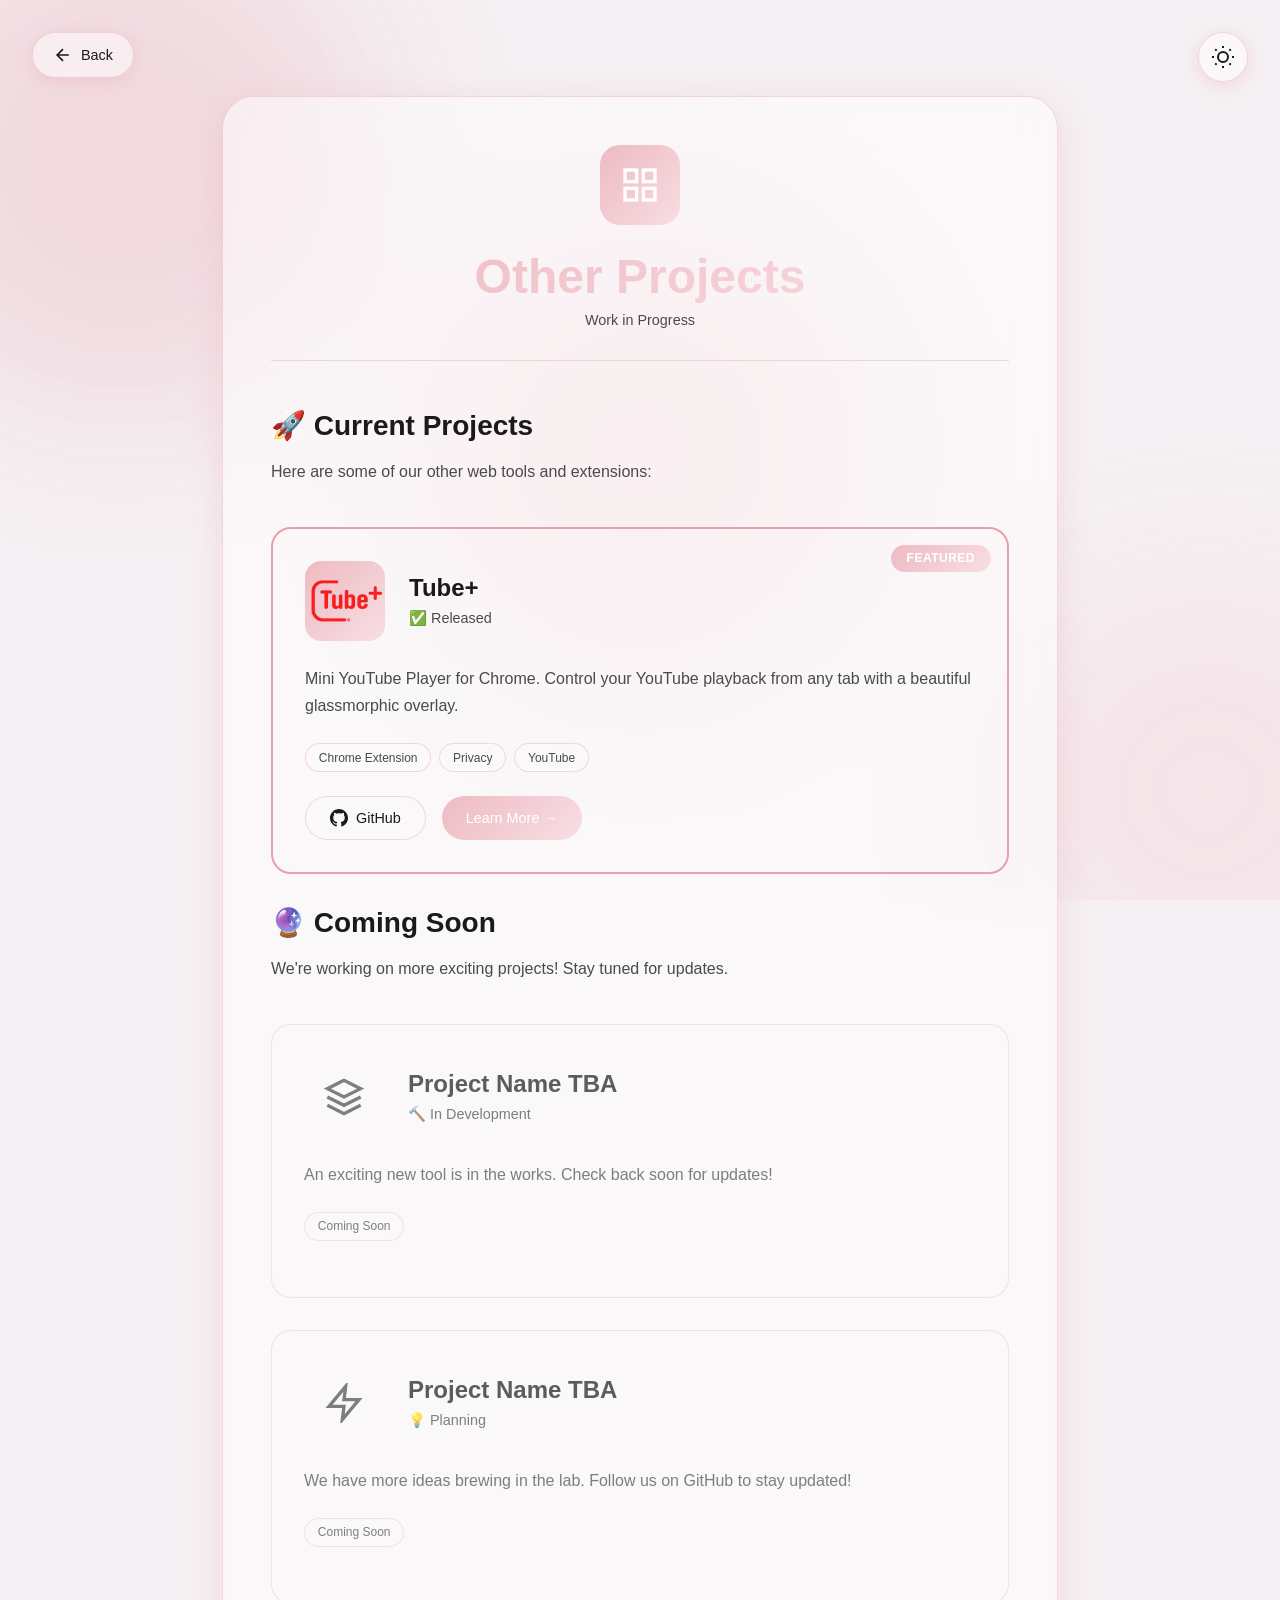
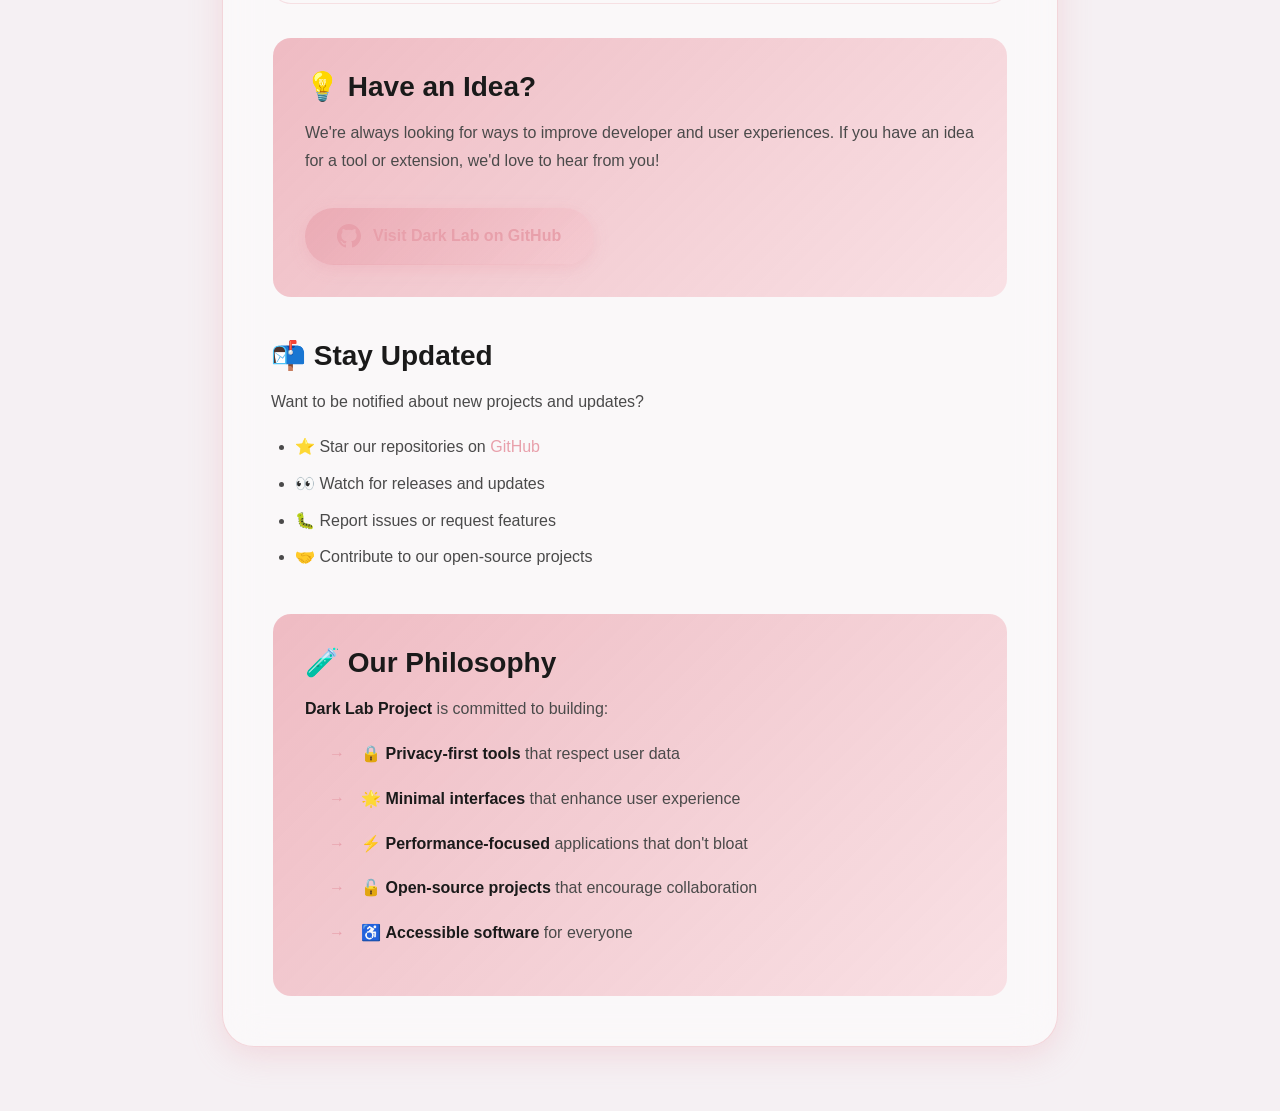
==== projects.html @ dc865802 "Add files via upload" ====
<!DOCTYPE html>
<html lang="en">
<head>
    <meta charset="UTF-8">
    <meta name="viewport" content="width=device-width, initial-scale=1.0">
    <title>Other Projects | Dark Lab Project</title>
    <meta name="description" content="Explore more projects from Dark Lab">
    <link rel="stylesheet" href="styles.css">
    <link rel="stylesheet" href="page-styles.css">
    <link rel="icon" type="image/png" href="icon128.png">
</head>
<body>
    <!-- Dark Mode Toggle -->
    <button class="theme-toggle" id="themeToggle" aria-label="Toggle dark mode">
        <svg class="sun-icon" viewBox="0 0 24 24" fill="none" stroke="currentColor" stroke-width="2">
            <circle cx="12" cy="12" r="5"/>
            <line x1="12" y1="1" x2="12" y2="3"/>
            <line x1="12" y1="21" x2="12" y2="23"/>
            <line x1="4.22" y1="4.22" x2="5.64" y2="5.64"/>
            <line x1="18.36" y1="18.36" x2="19.78" y2="19.78"/>
            <line x1="1" y1="12" x2="3" y2="12"/>
            <line x1="21" y1="12" x2="23" y2="12"/>
            <line x1="4.22" y1="19.78" x2="5.64" y2="18.36"/>
            <line x1="18.36" y1="5.64" x2="19.78" y2="4.22"/>
        </svg>
        <svg class="moon-icon" viewBox="0 0 24 24" fill="none" stroke="currentColor" stroke-width="2">
            <path d="M21 12.79A9 9 0 1 1 11.21 3 7 7 0 0 0 21 12.79z"/>
        </svg>
    </button>

    <!-- Back Button -->
    <a href="index.html" class="back-button">
        <svg viewBox="0 0 24 24" fill="none" stroke="currentColor" stroke-width="2">
            <path d="M19 12H5M12 19l-7-7 7-7"/>
        </svg>
        Back
    </a>

    <!-- Animated Background -->
    <div class="background-blur">
        <div class="blob blob-1"></div>
        <div class="blob blob-2"></div>
        <div class="blob blob-3"></div>
    </div>

    <!-- Main Container -->
    <div class="container page-container">
        <article class="content-card">
            <header class="page-header">
                <div class="icon-badge">
                    <svg viewBox="0 0 24 24" fill="none" stroke="currentColor" stroke-width="2">
                        <rect x="3" y="3" width="7" height="7"/>
                        <rect x="14" y="3" width="7" height="7"/>
                        <rect x="14" y="14" width="7" height="7"/>
                        <rect x="3" y="14" width="7" height="7"/>
                    </svg>
                </div>
                <h1>Other Projects</h1>
                <p class="last-updated">Work in Progress</p>
            </header>

            <div class="content-section">
                <h2>🚀 Current Projects</h2>
                <p>Here are some of our other web tools and extensions:</p>
            </div>

            <!-- Tube+ Card (Featured) -->
            <div class="project-card featured">
                <div class="project-badge">Featured</div>
                <div class="project-header">
                    <div class="project-icon">
                        <img src="icon128.png" alt="Tube+ Logo">
                    </div>
                    <div class="project-info">
                        <h3>Tube+</h3>
                        <p class="project-status">✅ Released</p>
                    </div>
                </div>
                <p class="project-description">
                    Mini YouTube Player for Chrome. Control your YouTube playback from any tab with a beautiful glassmorphic overlay.
                </p>
                <div class="project-tags">
                    <span class="tag">Chrome Extension</span>
                    <span class="tag">Privacy</span>
                    <span class="tag">YouTube</span>
                </div>
                <div class="project-links">
                    <a href="https://github.com/darklabproject24/TubePlus" target="_blank" class="project-link">
                        <svg viewBox="0 0 24 24" fill="currentColor">
                            <path d="M12 0c-6.626 0-12 5.373-12 12 0 5.302 3.438 9.8 8.207 11.387.599.111.793-.261.793-.577v-2.234c-3.338.726-4.033-1.416-4.033-1.416-.546-1.387-1.333-1.756-1.333-1.756-1.089-.745.083-.729.083-.729 1.205.084 1.839 1.237 1.839 1.237 1.07 1.834 2.807 1.304 3.492.997.107-.775.418-1.305.762-1.604-2.665-.305-5.467-1.334-5.467-5.931 0-1.311.469-2.381 1.236-3.221-.124-.303-.535-1.524.117-3.176 0 0 1.008-.322 3.301 1.23.957-.266 1.983-.399 3.003-.404 1.02.005 2.047.138 3.006.404 2.291-1.552 3.297-1.23 3.297-1.23.653 1.653.242 2.874.118 3.176.77.84 1.235 1.911 1.235 3.221 0 4.609-2.807 5.624-5.479 5.921.43.372.823 1.102.823 2.222v3.293c0 .319.192.694.801.576 4.765-1.589 8.199-6.086 8.199-11.386 0-6.627-5.373-12-12-12z"/>
                        </svg>
                        GitHub
                    </a>
                    <a href="index.html" class="project-link primary">
                        Learn More →
                    </a>
                </div>
            </div>

            <!-- Coming Soon Section -->
            <div class="content-section">
                <h2>🔮 Coming Soon</h2>
                <p>We're working on more exciting projects! Stay tuned for updates.</p>
            </div>

            <!-- Placeholder Project Cards -->
            <div class="project-card coming-soon">
                <div class="project-header">
                    <div class="project-icon placeholder">
                        <svg viewBox="0 0 24 24" fill="none" stroke="currentColor" stroke-width="2">
                            <path d="M12 2L2 7l10 5 10-5-10-5zM2 17l10 5 10-5M2 12l10 5 10-5"/>
                        </svg>
                    </div>
                    <div class="project-info">
                        <h3>Project Name TBA</h3>
                        <p class="project-status">🔨 In Development</p>
                    </div>
                </div>
                <p class="project-description">
                    An exciting new tool is in the works. Check back soon for updates!
                </p>
                <div class="project-tags">
                    <span class="tag">Coming Soon</span>
                </div>
            </div>

            <div class="project-card coming-soon">
                <div class="project-header">
                    <div class="project-icon placeholder">
                        <svg viewBox="0 0 24 24" fill="none" stroke="currentColor" stroke-width="2">
                            <path d="M13 2L3 14h9l-1 8 10-12h-9l1-8z"/>
                        </svg>
                    </div>
                    <div class="project-info">
                        <h3>Project Name TBA</h3>
                        <p class="project-status">💡 Planning</p>
                    </div>
                </div>
                <p class="project-description">
                    We have more ideas brewing in the lab. Follow us on GitHub to stay updated!
                </p>
                <div class="project-tags">
                    <span class="tag">Coming Soon</span>
                </div>
            </div>

            <!-- Call to Action -->
            <div class="content-section highlight-section">
                <h2>💡 Have an Idea?</h2>
                <p>We're always looking for ways to improve developer and user experiences. If you have an idea for a tool or extension, we'd love to hear from you!</p>
                <a href="https://github.com/darklabproject24" target="_blank" class="cta-button">
                    <svg viewBox="0 0 24 24" fill="currentColor">
                        <path d="M12 0c-6.626 0-12 5.373-12 12 0 5.302 3.438 9.8 8.207 11.387.599.111.793-.261.793-.577v-2.234c-3.338.726-4.033-1.416-4.033-1.416-.546-1.387-1.333-1.756-1.333-1.756-1.089-.745.083-.729.083-.729 1.205.084 1.839 1.237 1.839 1.237 1.07 1.834 2.807 1.304 3.492.997.107-.775.418-1.305.762-1.604-2.665-.305-5.467-1.334-5.467-5.931 0-1.311.469-2.381 1.236-3.221-.124-.303-.535-1.524.117-3.176 0 0 1.008-.322 3.301 1.23.957-.266 1.983-.399 3.003-.404 1.02.005 2.047.138 3.006.404 2.291-1.552 3.297-1.23 3.297-1.23.653 1.653.242 2.874.118 3.176.77.84 1.235 1.911 1.235 3.221 0 4.609-2.807 5.624-5.479 5.921.43.372.823 1.102.823 2.222v3.293c0 .319.192.694.801.576 4.765-1.589 8.199-6.086 8.199-11.386 0-6.627-5.373-12-12-12z"/>
                    </svg>
                    Visit Dark Lab on GitHub
                </a>
            </div>

            <!-- Newsletter / Updates (Optional) -->
            <div class="content-section">
                <h2>📬 Stay Updated</h2>
                <p>Want to be notified about new projects and updates?</p>
                <ul>
                    <li>⭐ Star our repositories on <a href="https://github.com/darklabproject24" target="_blank">GitHub</a></li>
                    <li>👀 Watch for releases and updates</li>
                    <li>🐛 Report issues or request features</li>
                    <li>🤝 Contribute to our open-source projects</li>
                </ul>
            </div>

            <!-- Philosophy -->
            <div class="content-section highlight-section">
                <h2>🧪 Our Philosophy</h2>
                <p><strong>Dark Lab Project</strong> is committed to building:</p>
                <ul class="philosophy-list">
                    <li>🔒 <strong>Privacy-first tools</strong> that respect user data</li>
                    <li>🌟 <strong>Minimal interfaces</strong> that enhance user experience</li>
                    <li>⚡ <strong>Performance-focused</strong> applications that don't bloat</li>
                    <li>🔓 <strong>Open-source projects</strong> that encourage collaboration</li>
                    <li>♿ <strong>Accessible software</strong> for everyone</li>
                </ul>
            </div>
        </article>
    </div>

    <script src="script.js"></script>
</body>
</html>
---- styles.css ----
/* ===========================
   CSS Variables & Root Styles
   =========================== */
:root {
    /* Light Mode Colors - Darker Palette */
    --bg-primary: #f5f0f3;
    --bg-secondary: rgba(245, 240, 243, 0.8);
    --text-primary: #1a1a1a;
    --text-secondary: #4a4a4a;
    --accent-primary: #e8a0ab;
    --accent-secondary: #f5c5cd;
    --accent-gradient: linear-gradient(135deg, rgba(232, 160, 171, 0.7), rgba(245, 197, 205, 0.5));
    --card-bg: rgba(255, 255, 255, 0.5);
    --card-border: rgba(232, 160, 171, 0.4);
    --shadow-color: rgba(232, 160, 171, 0.3);
    --blob-1: rgba(232, 160, 171, 0.35);
    --blob-2: rgba(245, 197, 205, 0.35);
    --blob-3: rgba(240, 180, 190, 0.35);
}

[data-theme="dark"] {
    /* Dark Mode Colors */
    --bg-primary: #0f0f1e;
    --bg-secondary: rgba(20, 20, 35, 0.8);
    --text-primary: #e8e8e8;
    --text-secondary: #a0a0a0;
    --accent-primary: #ff6b9d;
    --accent-secondary: #c084fc;
    --accent-gradient: linear-gradient(135deg, rgba(255, 107, 157, 0.4), rgba(192, 132, 252, 0.3));
    --card-bg: rgba(30, 30, 50, 0.5);
    --card-border: rgba(255, 107, 157, 0.4);
    --shadow-color: rgba(255, 107, 157, 0.3);
    --blob-1: rgba(255, 107, 157, 0.2);
    --blob-2: rgba(192, 132, 252, 0.2);
    --blob-3: rgba(139, 92, 246, 0.2);
}

/* ===========================
   Base Styles
   =========================== */
* {
    margin: 0;
    padding: 0;
    box-sizing: border-box;
}

body {
    font-family: -apple-system, BlinkMacSystemFont, "Segoe UI", Roboto, "Helvetica Neue", Arial, sans-serif;
    background: var(--bg-primary);
    color: var(--text-primary);
    min-height: 100vh;
    overflow-x: hidden;
    transition: background 0.5s ease, color 0.5s ease;
}

/* ===========================
   Theme Toggle Button
   =========================== */
.theme-toggle {
    position: fixed;
    top: 2rem;
    right: 2rem;
    z-index: 1000;
    width: 50px;
    height: 50px;
    border: none;
    border-radius: 50%;
    background: var(--card-bg);
    backdrop-filter: blur(20px);
    border: 1px solid var(--card-border);
    cursor: pointer;
    display: flex;
    align-items: center;
    justify-content: center;
    transition: all 0.3s cubic-bezier(0.4, 0, 0.2, 1);
    box-shadow: 0 4px 16px var(--shadow-color);
}

.theme-toggle:hover {
    transform: scale(1.1) rotate(15deg);
    box-shadow: 0 8px 24px var(--shadow-color);
}

.theme-toggle svg {
    width: 24px;
    height: 24px;
    color: var(--text-primary);
    transition: all 0.3s ease;
}

.theme-toggle .moon-icon {
    display: none;
}

[data-theme="dark"] .theme-toggle .sun-icon {
    display: none;
}

[data-theme="dark"] .theme-toggle .moon-icon {
    display: block;
}

/* ===========================
   Animated Background Blobs
   =========================== */
.background-blur {
    position: fixed;
    top: 0;
    left: 0;
    width: 100%;
    height: 100%;
    z-index: -1;
    overflow: hidden;
}

.blob {
    position: absolute;
    border-radius: 50%;
    filter: blur(80px);
    animation: float 20s ease-in-out infinite;
    opacity: 0.8;
}

.blob-1 {
    width: 500px;
    height: 500px;
    background: var(--blob-1);
    top: -10%;
    left: -10%;
    animation-delay: 0s;
}

.blob-2 {
    width: 400px;
    height: 400px;
    background: var(--blob-2);
    bottom: -10%;
    right: -10%;
    animation-delay: 7s;
}

.blob-3 {
    width: 450px;
    height: 450px;
    background: var(--blob-3);
    top: 50%;
    left: 50%;
    transform: translate(-50%, -50%);
    animation-delay: 14s;
}

@keyframes float {
    0%, 100% {
        transform: translate(0, 0) scale(1);
    }
    33% {
        transform: translate(50px, -50px) scale(1.1);
    }
    66% {
        transform: translate(-50px, 50px) scale(0.9);
    }
}

/* ===========================
   Corner Logo
   =========================== */
.corner-logo {
    position: fixed;
    top: 2rem;
    left: 2rem;
    z-index: 999;
    width: 60px;
    height: 60px;
    animation: fadeIn 1s ease-out;
}

.corner-logo img {
    width: 100%;
    height: 100%;
    object-fit: contain;
    filter: drop-shadow(0 4px 12px var(--shadow-color));
    transition: transform 0.3s ease;
}

.corner-logo:hover img {
    transform: scale(1.1) rotate(5deg);
}

/* ===========================
   Header / Banner
   =========================== */
.header {
    text-align: center;
    margin-bottom: 2.5rem;
    animation: fadeInDown 1s ease-out;
}

@keyframes fadeInDown {
    from {
        opacity: 0;
        transform: translateY(-30px);
    }
    to {
        opacity: 1;
        transform: translateY(0);
    }
}

.title-card {
    background: var(--card-bg);
    backdrop-filter: blur(20px);
    border: 1px solid var(--card-border);
    border-radius: 24px;
    padding: 2.5rem 2rem;
    box-shadow: 0 8px 32px var(--shadow-color);
    max-width: 700px;
    margin: 0 auto;
    animation: floatCard 6s ease-in-out infinite;
}

@keyframes floatCard {
    0%, 100% {
        transform: translateY(0);
    }
    50% {
        transform: translateY(-10px);
    }
}

.title {
    font-family: 'Alumni Sans', sans-serif;
    font-size: clamp(3rem, 10vw, 6rem);
    font-weight: 800;
    margin-bottom: 0;
    line-height: 1.1;
    letter-spacing: 0.05em;
    background: var(--accent-gradient);
    -webkit-background-clip: text;
    background-clip: text;
    -webkit-text-fill-color: transparent;
    animation: gradientShift 3s ease infinite;
}

.title-tagline {
    display: none;
}

@keyframes gradientShift {
    0%, 100% {
        filter: hue-rotate(0deg);
    }
    50% {
        filter: hue-rotate(20deg);
    }
}

/* ===========================
   Product Presentation / Demo
   =========================== */
.product-presentation {
    text-align: center;
    margin-bottom: 3rem;
    animation: fadeInUp 0.8s ease-out 0.3s backwards;
}

.presentation-title {
    font-size: clamp(1.8rem, 4vw, 2.5rem);
    font-weight: 700;
    color: var(--text-primary);
    margin-bottom: 2rem;
}

.presentation-subtitle {
    display: none;
}

.demo-player {
    background: rgba(32, 32, 32, 0.95);
    backdrop-filter: blur(20px);
    border-radius: 50px;
    padding: 12px 20px;
    display: inline-flex;
    align-items: center;
    justify-content: center;
    gap: 16px;
    box-shadow: 0 8px 32px rgba(0, 0, 0, 0.5);
    border: 1px solid rgba(255, 255, 255, 0.1);
    margin-bottom: 0;
    transition: all 0.4s ease;
}

.demo-player:hover {
    box-shadow: 0 12px 48px var(--shadow-color);
    transform: translateY(-5px);
}

.demo-btn {
    width: 40px;
    height: 40px;
    min-width: 40px;
    min-height: 40px;
    border-radius: 50%;
    border: none;
    background: rgba(255, 255, 255, 0.12);
    color: rgba(255, 255, 255, 0.9);
    cursor: pointer;
    display: flex;
    align-items: center;
    justify-content: center;
    transition: all 0.25s cubic-bezier(0.4, 0, 0.2, 1);
    flex-shrink: 0;
    padding: 0;
    margin: 0;
    position: relative;
}

.demo-btn:hover {
    background: rgba(255, 182, 193, 0.3);
    transform: scale(1.1);
    box-shadow: 0 4px 12px rgba(255, 182, 193, 0.2);
}

.demo-btn:active {
    transform: scale(0.95);
    animation: pulse 0.4s ease;
}

@keyframes pulse {
    0%, 100% {
        box-shadow: 0 0 0 0 rgba(255, 182, 193, 0.7);
    }
    50% {
        box-shadow: 0 0 0 20px rgba(255, 182, 193, 0);
    }
}

.demo-btn svg {
    width: 20px;
    height: 20px;
    display: block;
    position: absolute;
    top: 50%;
    left: 50%;
    transform: translate(-50%, -50%);
    pointer-events: none;
}

.demo-play {
    width: 48px;
    height: 48px;
    min-width: 48px;
    min-height: 48px;
    background: linear-gradient(135deg, rgba(255, 182, 193, 0.4), rgba(255, 218, 224, 0.3));
}

.demo-play:hover {
    background: linear-gradient(135deg, rgba(255, 182, 193, 0.5), rgba(255, 218, 224, 0.4));
    transform: scale(1.12);
    box-shadow: 0 6px 16px rgba(255, 182, 193, 0.3);
}

.demo-play svg {
    width: 22px;
    height: 22px;
}

.demo-play .pause-icon {
    display: none;
}

.demo-play.playing .play-icon {
    display: none;
}

.demo-play.playing .pause-icon {
    display: block;
}

.demo-history {
    width: 35px;
    height: 35px;
    min-width: 35px;
    min-height: 35px;
    background: rgba(100, 150, 255, 0.2);
}

.demo-history:hover {
    background: rgba(100, 150, 255, 0.3);
}

.demo-history svg {
    width: 18px;
    height: 18px;
}

.demo-hint {
    display: none;
}

/* ===========================
   Container & Layout
   =========================== */
.container {
    max-width: 1200px;
    margin: 0 auto;
    padding: 8rem 2rem 4rem;
    position: relative;
    z-index: 1;
}

/* Remove old header styles */
.logo-container,
.logo,
.subtitle-container,
.subtitle,
.tagline {
    display: none;
}

/* ===========================
   Cards Grid
   =========================== */
.cards-grid {
    display: grid;
    grid-template-columns: repeat(auto-fit, minmax(300px, 1fr));
    gap: 2rem;
    margin-bottom: 4rem;
}

.card {
    background: var(--card-bg);
    backdrop-filter: blur(20px);
    border: 1px solid var(--card-border);
    border-radius: 24px;
    padding: 2.5rem;
    text-decoration: none;
    color: var(--text-primary);
    transition: all 0.4s cubic-bezier(0.4, 0, 0.2, 1);
    position: relative;
    overflow: hidden;
    box-shadow: 0 8px 32px var(--shadow-color);
    animation: fadeInUp 0.8s ease-out backwards;
}

.card:nth-child(1) {
    animation-delay: 0.2s;
}

.card:nth-child(2) {
    animation-delay: 0.4s;
}

.card:nth-child(3) {
    animation-delay: 0.6s;
}

@keyframes fadeInUp {
    from {
        opacity: 0;
        transform: translateY(30px);
    }
    to {
        opacity: 1;
        transform: translateY(0);
    }
}

.card::before {
    content: '';
    position: absolute;
    top: 0;
    left: 0;
    width: 100%;
    height: 100%;
    background: var(--accent-gradient);
    opacity: 0;
    transition: opacity 0.4s ease;
    z-index: -1;
}

.card:hover {
    transform: translateY(-12px) scale(1.02);
    box-shadow: 0 16px 48px var(--shadow-color);
    border-color: var(--accent-primary);
}

.card:hover::before {
    opacity: 0.15;
}

.card-icon {
    width: 60px;
    height: 60px;
    margin-bottom: 1.5rem;
    display: flex;
    align-items: center;
    justify-content: center;
    background: var(--accent-gradient);
    border-radius: 16px;
    transition: all 0.4s ease;
}

.card:hover .card-icon {
    transform: scale(1.1) rotate(5deg);
}

.card-icon svg {
    width: 32px;
    height: 32px;
    color: white;
}

.card-title {
    font-size: 1.5rem;
    font-weight: 700;
    margin-bottom: 1rem;
    color: var(--text-primary);
}

.card-description {
    font-size: 1rem;
    line-height: 1.6;
    color: var(--text-secondary);
    margin-bottom: 1.5rem;
}

.card-arrow {
    font-size: 2rem;
    color: var(--accent-primary);
    transition: transform 0.3s ease;
    display: inline-block;
}

.card:hover .card-arrow {
    transform: translateX(8px);
}

/* ===========================
   Footer
   =========================== */
.footer {
    text-align: center;
    padding: 3rem 0 2rem;
    border-top: 1px solid var(--card-border);
    animation: fadeIn 1s ease-out 0.8s backwards;
}

.footer p {
    color: var(--text-secondary);
    font-size: 0.9rem;
    margin-bottom: 1rem;
}

.footer-links {
    display: flex;
    justify-content: center;
    gap: 2rem;
}

.footer-links a {
    display: flex;
    align-items: center;
    gap: 0.5rem;
    color: var(--text-secondary);
    text-decoration: none;
    font-size: 0.9rem;
    transition: all 0.3s ease;
}

.footer-links a:hover {
    color: var(--accent-primary);
    transform: translateY(-2px);
}

.footer-links svg {
    width: 20px;
    height: 20px;
}

/* ===========================
   Responsive Design
   =========================== */
@media (max-width: 768px) {
    .corner-logo {
        top: 1rem;
        left: 1rem;
        width: 50px;
        height: 50px;
    }

    .container {
        padding: 6rem 1rem 2rem;
    }

    .header {
        margin-bottom: 2rem;
    }

    .title-card {
        padding: 2rem 1.5rem;
    }

    .product-presentation {
        margin-bottom: 2.5rem;
    }

    .demo-player {
        padding: 10px 16px;
        gap: 12px;
    }

    .demo-btn {
        width: 36px;
        height: 36px;
        min-width: 36px;
        min-height: 36px;
    }

    .demo-play {
        width: 42px;
        height: 42px;
        min-width: 42px;
        min-height: 42px;
    }

    .demo-history {
        width: 32px;
        height: 32px;
        min-width: 32px;
        min-height: 32px;
    }

    .demo-history svg {
        width: 16px;
        height: 16px;
    }

    .cards-grid {
        grid-template-columns: 1fr;
        gap: 1.5rem;
    }

    .card {
        padding: 2rem;
    }

    .theme-toggle {
        top: 1rem;
        right: 1rem;
        width: 45px;
        height: 45px;
    }

    .blob {
        filter: blur(60px);
    }

    .blob-1 {
        width: 300px;
        height: 300px;
    }

    .blob-2 {
        width: 250px;
        height: 250px;
    }

    .blob-3 {
        width: 280px;
        height: 280px;
    }
}

/* ===========================
   Accessibility
   =========================== */
@media (prefers-reduced-motion: reduce) {
    *,
    *::before,
    *::after {
        animation-duration: 0.01ms !important;
        animation-iteration-count: 1 !important;
        transition-duration: 0.01ms !important;
    }
}

/* Focus styles for accessibility */
button:focus-visible,
a:focus-visible {
    outline: 3px solid var(--accent-primary);
    outline-offset: 4px;
}
---- page-styles.css ----
/* ===========================
   Page-Specific Styles
   =========================== */

/* Back Button */
.back-button {
    position: fixed;
    top: 2rem;
    left: 2rem;
    z-index: 1000;
    display: flex;
    align-items: center;
    gap: 0.5rem;
    padding: 0.75rem 1.25rem;
    background: var(--card-bg);
    backdrop-filter: blur(20px);
    border: 1px solid var(--card-border);
    border-radius: 50px;
    color: var(--text-primary);
    text-decoration: none;
    font-weight: 500;
    font-size: 0.9rem;
    transition: all 0.3s cubic-bezier(0.4, 0, 0.2, 1);
    box-shadow: 0 4px 16px var(--shadow-color);
}

.back-button:hover {
    transform: translateX(-5px);
    box-shadow: 0 8px 24px var(--shadow-color);
    border-color: var(--accent-primary);
}

.back-button svg {
    width: 20px;
    height: 20px;
}

/* Page Container */
.page-container {
    padding-top: 6rem;
    max-width: 900px;
}

/* Content Card */
.content-card {
    background: var(--card-bg);
    backdrop-filter: blur(20px);
    border: 1px solid var(--card-border);
    border-radius: 32px;
    padding: 3rem;
    box-shadow: 0 8px 32px var(--shadow-color);
    animation: fadeInUp 0.8s ease-out;
}

/* Page Header */
.page-header {
    text-align: center;
    margin-bottom: 3rem;
    padding-bottom: 2rem;
    border-bottom: 1px solid var(--card-border);
}

.icon-badge {
    width: 80px;
    height: 80px;
    margin: 0 auto 1.5rem;
    display: flex;
    align-items: center;
    justify-content: center;
    background: var(--accent-gradient);
    border-radius: 20px;
    animation: floatLogo 3s ease-in-out infinite;
}

.icon-badge svg {
    width: 40px;
    height: 40px;
    color: white;
}

.page-header h1 {
    font-size: clamp(2rem, 5vw, 3rem);
    font-weight: 800;
    margin-bottom: 0.5rem;
    background: var(--accent-gradient);
    -webkit-background-clip: text;
    background-clip: text;
    -webkit-text-fill-color: transparent;
}

.last-updated {
    color: var(--text-secondary);
    font-size: 0.9rem;
}

/* Content Sections */
.content-section {
    margin-bottom: 2.5rem;
}

.content-section:last-child {
    margin-bottom: 0;
}

.content-section h2 {
    font-size: 1.75rem;
    font-weight: 700;
    color: var(--text-primary);
    margin-bottom: 1rem;
}

.content-section h3 {
    font-size: 1.3rem;
    font-weight: 600;
    color: var(--text-primary);
    margin: 1.5rem 0 0.75rem;
}

.content-section p {
    color: var(--text-secondary);
    line-height: 1.8;
    margin-bottom: 1rem;
}

.content-section ul,
.content-section ol {
    color: var(--text-secondary);
    line-height: 1.8;
    margin: 1rem 0 1rem 1.5rem;
}

.content-section li {
    margin-bottom: 0.5rem;
}

.content-section a {
    color: var(--accent-primary);
    text-decoration: none;
    transition: all 0.2s ease;
    border-bottom: 1px solid transparent;
}

.content-section a:hover {
    border-bottom-color: var(--accent-primary);
}

.content-section code {
    background: var(--bg-secondary);
    padding: 0.2rem 0.5rem;
    border-radius: 4px;
    font-family: 'Courier New', monospace;
    font-size: 0.9em;
    color: var(--accent-primary);
}

.content-section kbd {
    background: var(--bg-secondary);
    padding: 0.2rem 0.6rem;
    border-radius: 6px;
    font-family: 'Courier New', monospace;
    font-size: 0.85em;
    color: var(--text-primary);
    border: 1px solid var(--card-border);
    box-shadow: 0 2px 4px rgba(0, 0, 0, 0.1);
}

.content-section strong {
    color: var(--text-primary);
    font-weight: 600;
}

/* Highlight Sections */
.highlight-section {
    background: var(--accent-gradient);
    background-clip: padding-box;
    border: 2px solid transparent;
    border-radius: 20px;
    padding: 2rem;
    position: relative;
}

.highlight-section::before {
    content: '';
    position: absolute;
    top: 0;
    left: 0;
    right: 0;
    bottom: 0;
    background: var(--card-bg);
    border-radius: 18px;
    z-index: -1;
}

/* Feature Grid */
.feature-grid {
    display: grid;
    grid-template-columns: repeat(auto-fit, minmax(200px, 1fr));
    gap: 1rem;
    margin: 1.5rem 0;
}

.feature-item {
    display: flex;
    align-items: center;
    gap: 0.75rem;
    padding: 1rem;
    background: rgba(255, 255, 255, 0.05);
    border-radius: 12px;
    transition: all 0.3s ease;
}

.feature-item:hover {
    background: rgba(255, 255, 255, 0.1);
    transform: translateX(5px);
}

.feature-icon {
    font-size: 1.5rem;
    flex-shrink: 0;
}

/* Detailed Feature Grid */
.feature-grid-detailed {
    display: grid;
    grid-template-columns: repeat(auto-fit, minmax(250px, 1fr));
    gap: 1.5rem;
    margin: 1.5rem 0;
}

.feature-card {
    padding: 1.5rem;
    background: rgba(255, 255, 255, 0.05);
    border-radius: 16px;
    border: 1px solid var(--card-border);
    transition: all 0.3s ease;
}

.feature-card:hover {
    background: rgba(255, 255, 255, 0.1);
    transform: translateY(-5px);
    box-shadow: 0 8px 24px var(--shadow-color);
}

.feature-card-icon {
    font-size: 2.5rem;
    margin-bottom: 1rem;
}

.feature-card h3 {
    font-size: 1.2rem;
    margin: 0 0 0.5rem 0;
}

.feature-card p {
    font-size: 0.95rem;
    margin: 0;
}

/* Permission Items */
.permission-item {
    margin: 1.5rem 0;
    padding: 1.5rem;
    background: rgba(255, 255, 255, 0.03);
    border-left: 4px solid var(--accent-primary);
    border-radius: 8px;
}

.permission-item h3 {
    margin-top: 0;
}

/* Usage Steps */
.usage-step {
    display: flex;
    gap: 1.5rem;
    margin: 1.5rem 0;
    padding: 1.5rem;
    background: rgba(255, 255, 255, 0.03);
    border-radius: 16px;
    transition: all 0.3s ease;
}

.usage-step:hover {
    background: rgba(255, 255, 255, 0.08);
    transform: translateX(5px);
}

.step-number {
    width: 50px;
    height: 50px;
    flex-shrink: 0;
    background: var(--accent-gradient);
    border-radius: 50%;
    display: flex;
    align-items: center;
    justify-content: center;
    font-size: 1.5rem;
    font-weight: 700;
    color: white;
}

.step-content h3 {
    margin-top: 0;
}

.step-content p {
    margin-bottom: 0;
}

/* Controls Grid */
.controls-grid {
    display: grid;
    grid-template-columns: repeat(auto-fit, minmax(200px, 1fr));
    gap: 1.5rem;
    margin: 1.5rem 0;
}

.control-item {
    text-align: center;
    padding: 1.5rem;
    background: rgba(255, 255, 255, 0.05);
    border-radius: 16px;
    transition: all 0.3s ease;
}

.control-item:hover {
    background: rgba(255, 255, 255, 0.1);
    transform: translateY(-5px);
}

.control-icon {
    font-size: 2.5rem;
    margin-bottom: 0.5rem;
}

.control-item strong {
    display: block;
    margin: 0.5rem 0;
}

.control-item p {
    font-size: 0.9rem;
    margin: 0;
}

/* FAQ Items */
.faq-item {
    margin: 1.5rem 0;
    padding: 1.5rem;
    background: rgba(255, 255, 255, 0.03);
    border-radius: 12px;
}

.faq-item h3 {
    margin-top: 0;
    color: var(--accent-primary);
}

/* Compatibility Grid */
.compatibility-grid {
    display: grid;
    grid-template-columns: repeat(auto-fit, minmax(150px, 1fr));
    gap: 1rem;
    margin: 1.5rem 0;
}

.compat-item {
    text-align: center;
    padding: 1.5rem 1rem;
    background: rgba(255, 255, 255, 0.05);
    border-radius: 12px;
}

.compat-icon {
    font-size: 2rem;
    margin-bottom: 0.5rem;
}

.compat-item strong {
    display: block;
    margin: 0.5rem 0;
}

.compat-item p {
    font-size: 0.85rem;
    margin: 0;
}

.note {
    font-size: 0.9rem;
    font-style: italic;
    color: var(--text-secondary);
    margin-top: 1rem;
}

/* Pro Tips / Summary Lists */
.pro-tips,
.summary-list,
.philosophy-list {
    list-style: none;
    margin: 1rem 0;
    padding: 0;
}

.pro-tips li,
.summary-list li,
.philosophy-list li {
    padding-left: 2rem;
    position: relative;
    margin-bottom: 1rem;
}

.pro-tips li::before,
.summary-list li::before,
.philosophy-list li::before {
    content: '→';
    position: absolute;
    left: 0;
    color: var(--accent-primary);
    font-weight: 700;
}

/* CTA Button */
.cta-button {
    display: inline-flex;
    align-items: center;
    gap: 0.75rem;
    padding: 1rem 2rem;
    background: var(--accent-gradient);
    color: white;
    text-decoration: none;
    border-radius: 50px;
    font-weight: 600;
    font-size: 1rem;
    transition: all 0.3s ease;
    box-shadow: 0 4px 16px var(--shadow-color);
    margin-top: 1rem;
}

.cta-button:hover {
    transform: translateY(-3px);
    box-shadow: 0 8px 24px var(--shadow-color);
}

.cta-button svg {
    width: 24px;
    height: 24px;
}

/* Project Cards */
.project-card {
    background: rgba(255, 255, 255, 0.05);
    border: 1px solid var(--card-border);
    border-radius: 20px;
    padding: 2rem;
    margin-bottom: 2rem;
    transition: all 0.3s ease;
    position: relative;
}

.project-card:hover {
    background: rgba(255, 255, 255, 0.08);
    transform: translateY(-5px);
    box-shadow: 0 8px 24px var(--shadow-color);
}

.project-card.featured {
    border: 2px solid var(--accent-primary);
}

.project-card.coming-soon {
    opacity: 0.7;
}

.project-badge {
    position: absolute;
    top: 1rem;
    right: 1rem;
    background: var(--accent-gradient);
    color: white;
    padding: 0.4rem 1rem;
    border-radius: 50px;
    font-size: 0.75rem;
    font-weight: 600;
    text-transform: uppercase;
    letter-spacing: 0.5px;
}

.project-header {
    display: flex;
    align-items: center;
    gap: 1.5rem;
    margin-bottom: 1.5rem;
}

.project-icon {
    width: 80px;
    height: 80px;
    display: flex;
    align-items: center;
    justify-content: center;
    background: var(--accent-gradient);
    border-radius: 16px;
    flex-shrink: 0;
}

.project-icon img {
    width: 100%;
    height: 100%;
    object-fit: contain;
}

.project-icon.placeholder {
    background: rgba(255, 255, 255, 0.1);
}

.project-icon.placeholder svg {
    width: 40px;
    height: 40px;
    color: var(--text-secondary);
}

.project-info h3 {
    margin: 0 0 0.5rem 0;
    font-size: 1.5rem;
}

.project-status {
    color: var(--text-secondary);
    font-size: 0.9rem;
    margin: 0;
}

.project-description {
    color: var(--text-secondary);
    line-height: 1.7;
    margin-bottom: 1.5rem;
}

.project-tags {
    display: flex;
    flex-wrap: wrap;
    gap: 0.5rem;
    margin-bottom: 1.5rem;
}

.tag {
    padding: 0.4rem 0.8rem;
    background: rgba(255, 255, 255, 0.1);
    border-radius: 50px;
    font-size: 0.75rem;
    color: var(--text-secondary);
    border: 1px solid var(--card-border);
}

.project-links {
    display: flex;
    gap: 1rem;
    flex-wrap: wrap;
}

.project-link {
    display: inline-flex;
    align-items: center;
    gap: 0.5rem;
    padding: 0.75rem 1.5rem;
    background: rgba(255, 255, 255, 0.05);
    color: var(--text-primary);
    text-decoration: none;
    border-radius: 50px;
    font-weight: 500;
    font-size: 0.9rem;
    border: 1px solid var(--card-border);
    transition: all 0.3s ease;
}

.project-link:hover {
    background: rgba(255, 255, 255, 0.1);
    transform: translateY(-2px);
    border-bottom-color: transparent;
}

.project-link.primary {
    background: var(--accent-gradient);
    color: white;
    border: none;
}

.project-link svg {
    width: 18px;
    height: 18px;
}

/* Responsive Design for Pages */
@media (max-width: 768px) {
    .back-button {
        top: 1rem;
        left: 1rem;
        padding: 0.6rem 1rem;
        font-size: 0.85rem;
    }

    .page-container {
        padding-top: 5rem;
    }

    .content-card {
        padding: 2rem 1.5rem;
        border-radius: 24px;
    }

    .page-header {
        margin-bottom: 2rem;
        padding-bottom: 1.5rem;
    }

    .icon-badge {
        width: 60px;
        height: 60px;
    }

    .icon-badge svg {
        width: 30px;
        height: 30px;
    }

    .feature-grid,
    .feature-grid-detailed,
    .controls-grid,
    .compatibility-grid {
        grid-template-columns: 1fr;
    }

    .usage-step {
        flex-direction: column;
        text-align: center;
    }

    .project-header {
        flex-direction: column;
        text-align: center;
    }
}
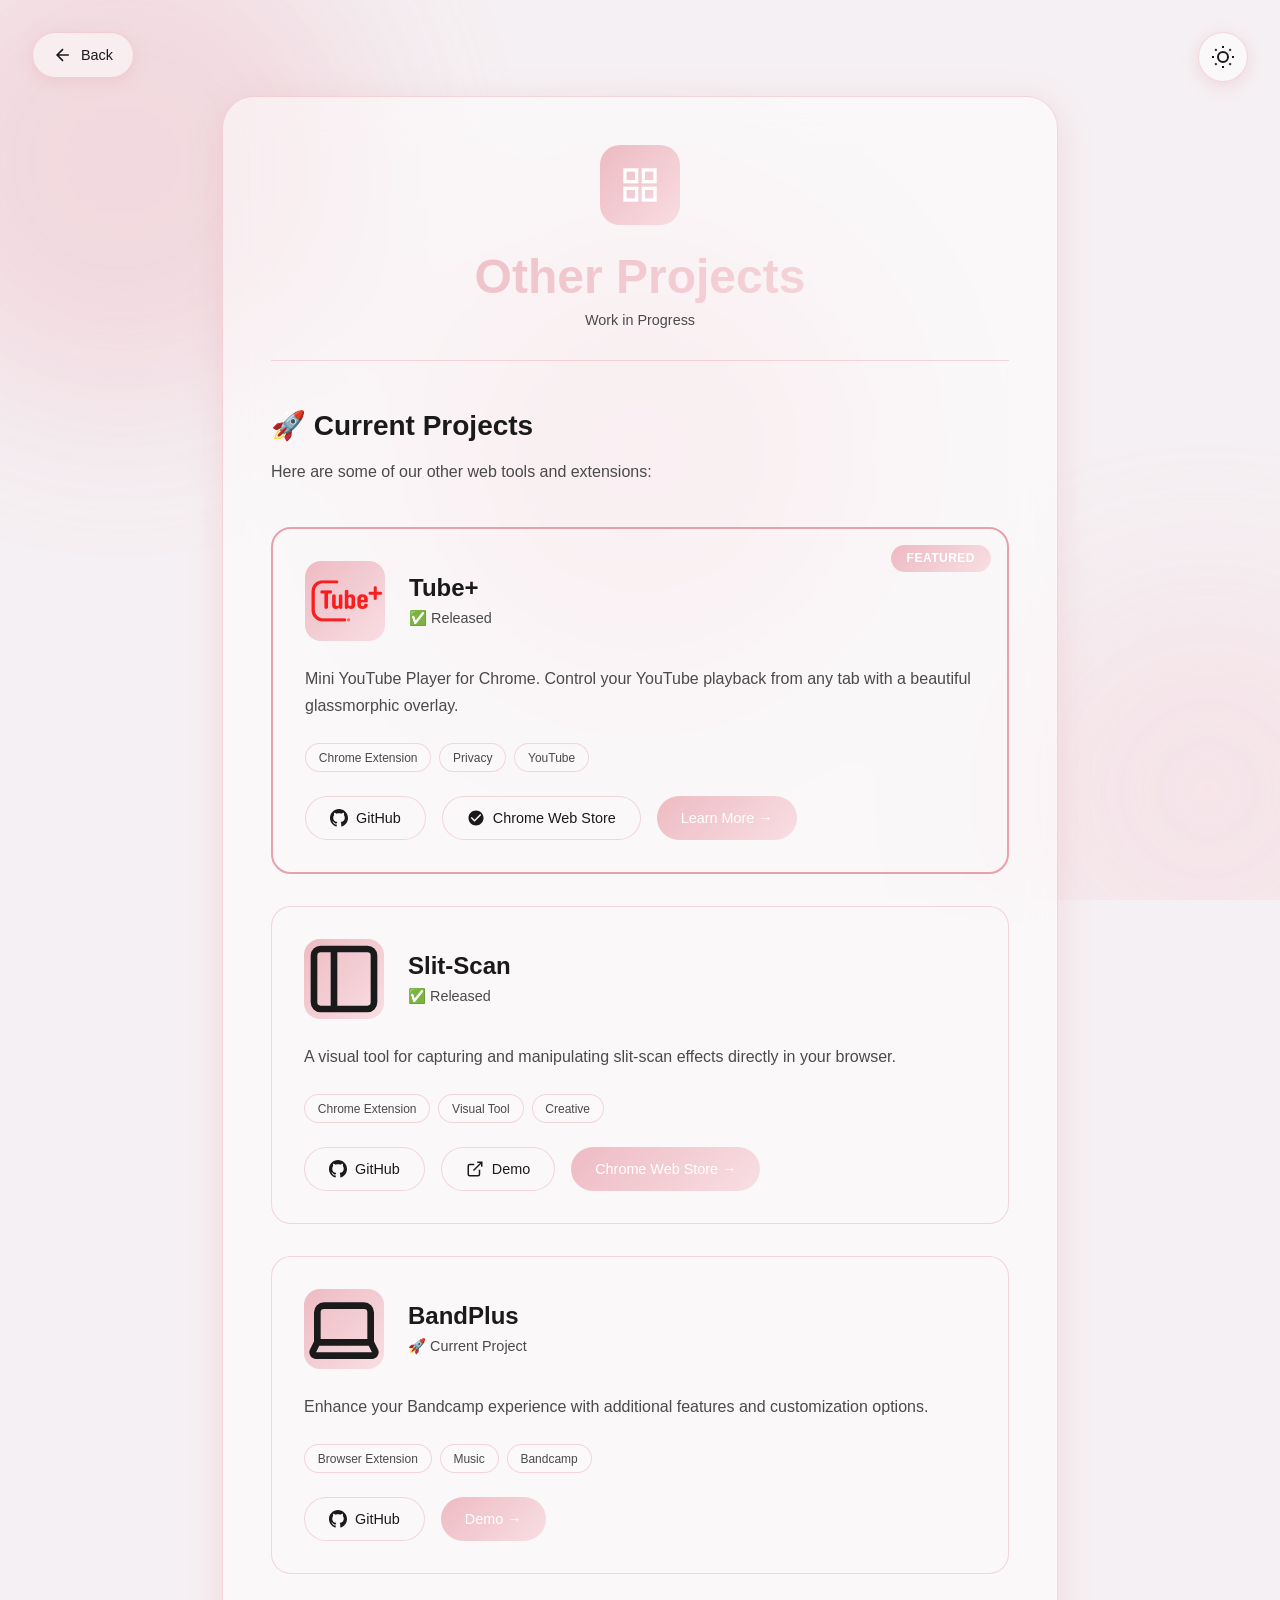
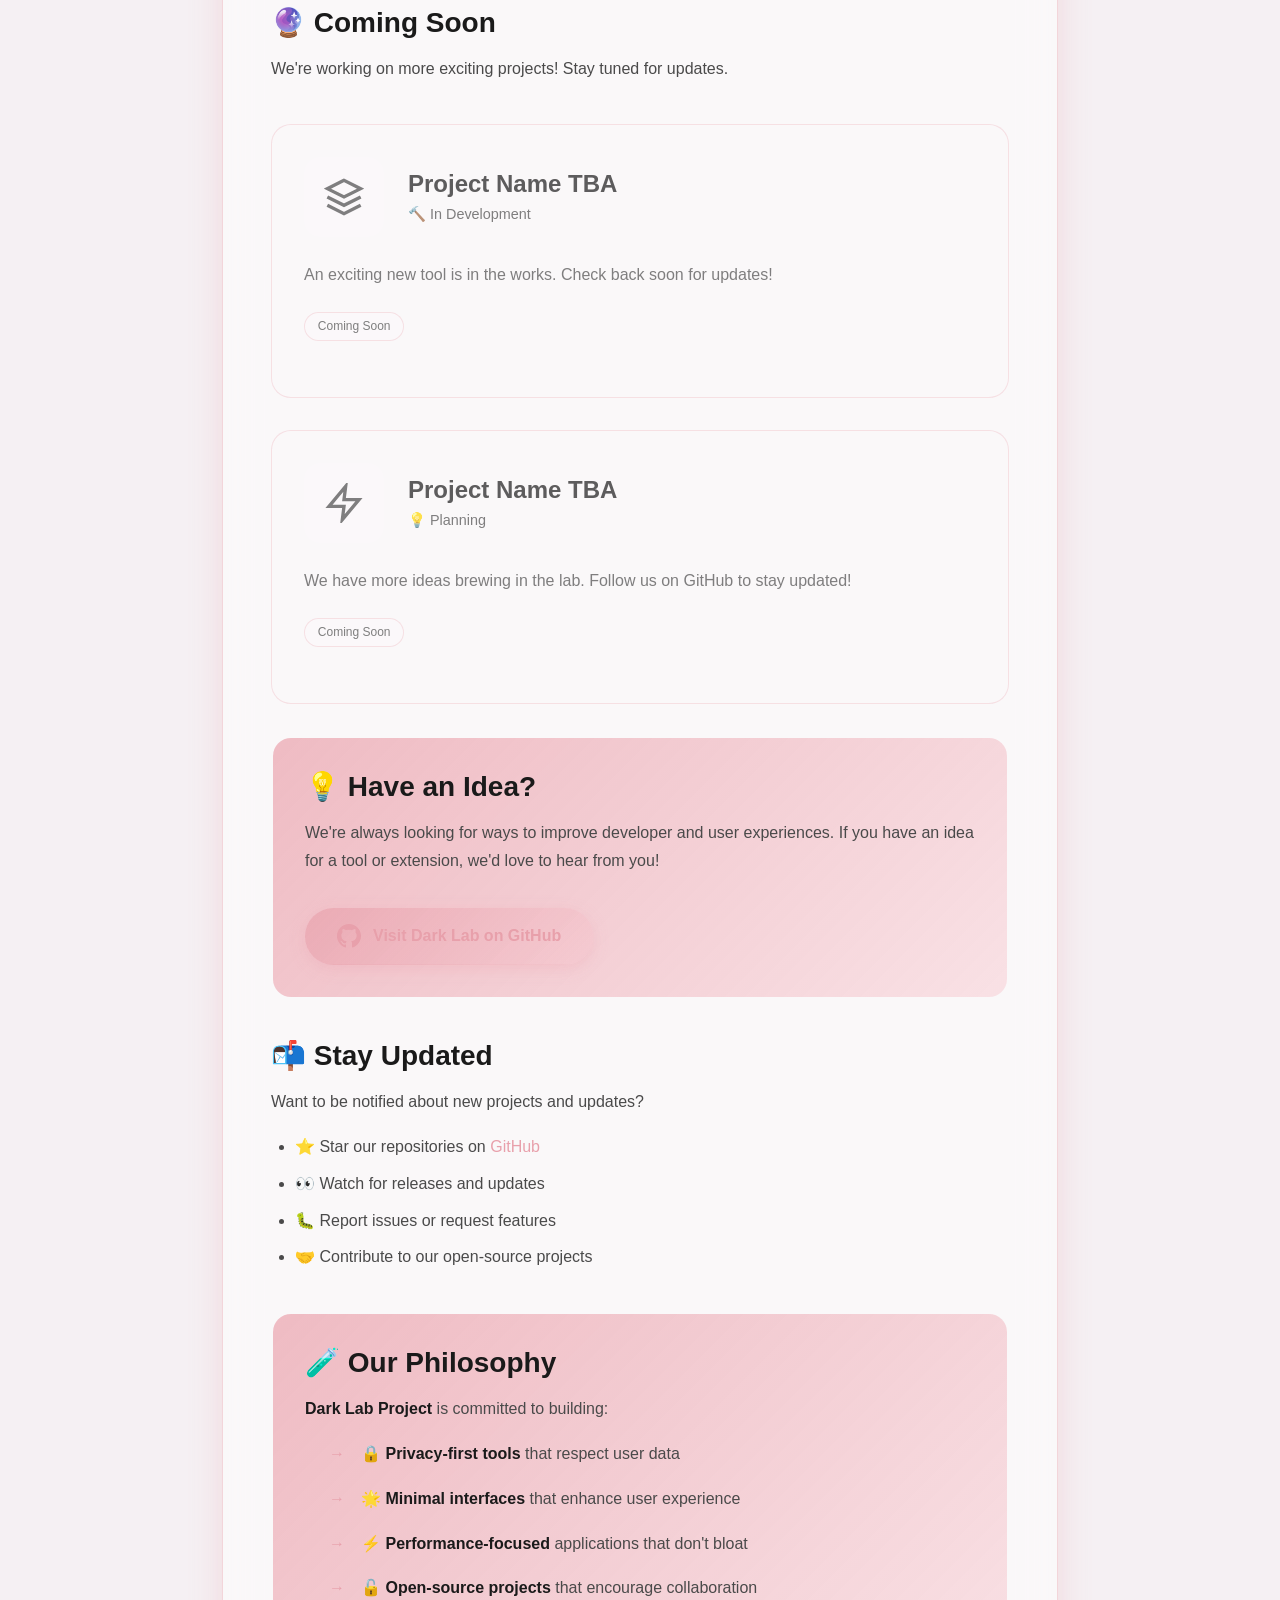
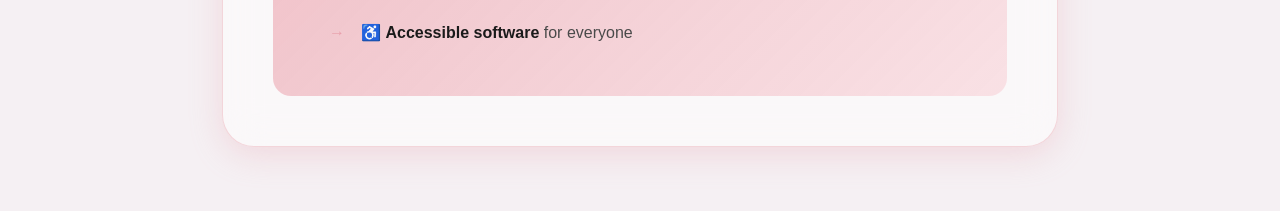
==== commit 8f8e5496: "projects.html" ====
--- a/projects.html
+++ b/projects.html
@@ -91,8 +91,91 @@
                         </svg>
                         GitHub
                     </a>
+                    <a href="https://chromewebstore.google.com/detail/djpnebnbcgbbdnllcdjdmadmjklljeci?utm_source=item-share-cb" target="_blank" class="project-link">
+                        <svg viewBox="0 0 24 24" fill="currentColor">
+                            <path d="M12 2C6.48 2 2 6.48 2 12s4.48 10 10 10 10-4.48 10-10S17.52 2 12 2zm-2 15l-5-5 1.41-1.41L10 14.17l7.59-7.59L19 8l-9 9z"/>
+                        </svg>
+                        Chrome Web Store
+                    </a>
                     <a href="index.html" class="project-link primary">
                         Learn More →
+                    </a>
+                </div>
+            </div>
+
+            <!-- Slit-Scan Card -->
+            <div class="project-card">
+                <div class="project-header">
+                    <div class="project-icon">
+                        <svg viewBox="0 0 24 24" fill="none" stroke="currentColor" stroke-width="2">
+                            <rect x="3" y="3" width="18" height="18" rx="2" ry="2"/>
+                            <line x1="9" y1="3" x2="9" y2="21"/>
+                        </svg>
+                    </div>
+                    <div class="project-info">
+                        <h3>Slit-Scan</h3>
+                        <p class="project-status">✅ Released</p>
+                    </div>
+                </div>
+                <p class="project-description">
+                    A visual tool for capturing and manipulating slit-scan effects directly in your browser.
+                </p>
+                <div class="project-tags">
+                    <span class="tag">Chrome Extension</span>
+                    <span class="tag">Visual Tool</span>
+                    <span class="tag">Creative</span>
+                </div>
+                <div class="project-links">
+                    <a href="https://github.com/darklabproject24/Slit-Scan" target="_blank" class="project-link">
+                        <svg viewBox="0 0 24 24" fill="currentColor">
+                            <path d="M12 0c-6.626 0-12 5.373-12 12 0 5.302 3.438 9.8 8.207 11.387.599.111.793-.261.793-.577v-2.234c-3.338.726-4.033-1.416-4.033-1.416-.546-1.387-1.333-1.756-1.333-1.756-1.089-.745.083-.729.083-.729 1.205.084 1.839 1.237 1.839 1.237 1.07 1.834 2.807 1.304 3.492.997.107-.775.418-1.305.762-1.604-2.665-.305-5.467-1.334-5.467-5.931 0-1.311.469-2.381 1.236-3.221-.124-.303-.535-1.524.117-3.176 0 0 1.008-.322 3.301 1.23.957-.266 1.983-.399 3.003-.404 1.02.005 2.047.138 3.006.404 2.291-1.552 3.297-1.23 3.297-1.23.653 1.653.242 2.874.118 3.176.77.84 1.235 1.911 1.235 3.221 0 4.609-2.807 5.624-5.479 5.921.43.372.823 1.102.823 2.222v3.293c0 .319.192.694.801.576 4.765-1.589 8.199-6.086 8.199-11.386 0-6.627-5.373-12-12-12z"/>
+                        </svg>
+                        GitHub
+                    </a>
+                    <a href="https://darklabproject24.github.io/Slit-Scan/" target="_blank" class="project-link">
+                        <svg viewBox="0 0 24 24" fill="none" stroke="currentColor" stroke-width="2">
+                            <path d="M18 13v6a2 2 0 0 1-2 2H5a2 2 0 0 1-2-2V8a2 2 0 0 1 2-2h6"/>
+                            <polyline points="15 3 21 3 21 9"/>
+                            <line x1="10" y1="14" x2="21" y2="3"/>
+                        </svg>
+                        Demo
+                    </a>
+                    <a href="https://chromewebstore.google.com/detail/ophdkcphbcoaldgbdchnmhjgeiponhdp?utm_source=item-share-cb" target="_blank" class="project-link primary">
+                        Chrome Web Store →
+                    </a>
+                </div>
+            </div>
+
+            <!-- BandPlus Card -->
+            <div class="project-card">
+                <div class="project-header">
+                    <div class="project-icon">
+                        <svg viewBox="0 0 24 24" fill="none" stroke="currentColor" stroke-width="2">
+                            <path d="M20 16V7a2 2 0 0 0-2-2H6a2 2 0 0 0-2 2v9m16 0H4m16 0l1.28 2.55a1 1 0 0 1-.9 1.45H3.62a1 1 0 0 1-.9-1.45L4 16"/>
+                        </svg>
+                    </div>
+                    <div class="project-info">
+                        <h3>BandPlus</h3>
+                        <p class="project-status">🚀 Current Project</p>
+                    </div>
+                </div>
+                <p class="project-description">
+                    Enhance your Bandcamp experience with additional features and customization options.
+                </p>
+                <div class="project-tags">
+                    <span class="tag">Browser Extension</span>
+                    <span class="tag">Music</span>
+                    <span class="tag">Bandcamp</span>
+                </div>
+                <div class="project-links">
+                    <a href="https://github.com/darklabproject24/BandPlus" target="_blank" class="project-link">
+                        <svg viewBox="0 0 24 24" fill="currentColor">
+                            <path d="M12 0c-6.626 0-12 5.373-12 12 0 5.302 3.438 9.8 8.207 11.387.599.111.793-.261.793-.577v-2.234c-3.338.726-4.033-1.416-4.033-1.416-.546-1.387-1.333-1.756-1.333-1.756-1.089-.745.083-.729.083-.729 1.205.084 1.839 1.237 1.839 1.237 1.07 1.834 2.807 1.304 3.492.997.107-.775.418-1.305.762-1.604-2.665-.305-5.467-1.334-5.467-5.931 0-1.311.469-2.381 1.236-3.221-.124-.303-.535-1.524.117-3.176 0 0 1.008-.322 3.301 1.23.957-.266 1.983-.399 3.003-.404 1.02.005 2.047.138 3.006.404 2.291-1.552 3.297-1.23 3.297-1.23.653 1.653.242 2.874.118 3.176.77.84 1.235 1.911 1.235 3.221 0 4.609-2.807 5.624-5.479 5.921.43.372.823 1.102.823 2.222v3.293c0 .319.192.694.801.576 4.765-1.589 8.199-6.086 8.199-11.386 0-6.627-5.373-12-12-12z"/>
+                        </svg>
+                        GitHub
+                    </a>
+                    <a href="https://darklabproject24.github.io/BandPlus/" target="_blank" class="project-link primary">
+                        Demo →
                     </a>
                 </div>
             </div>
